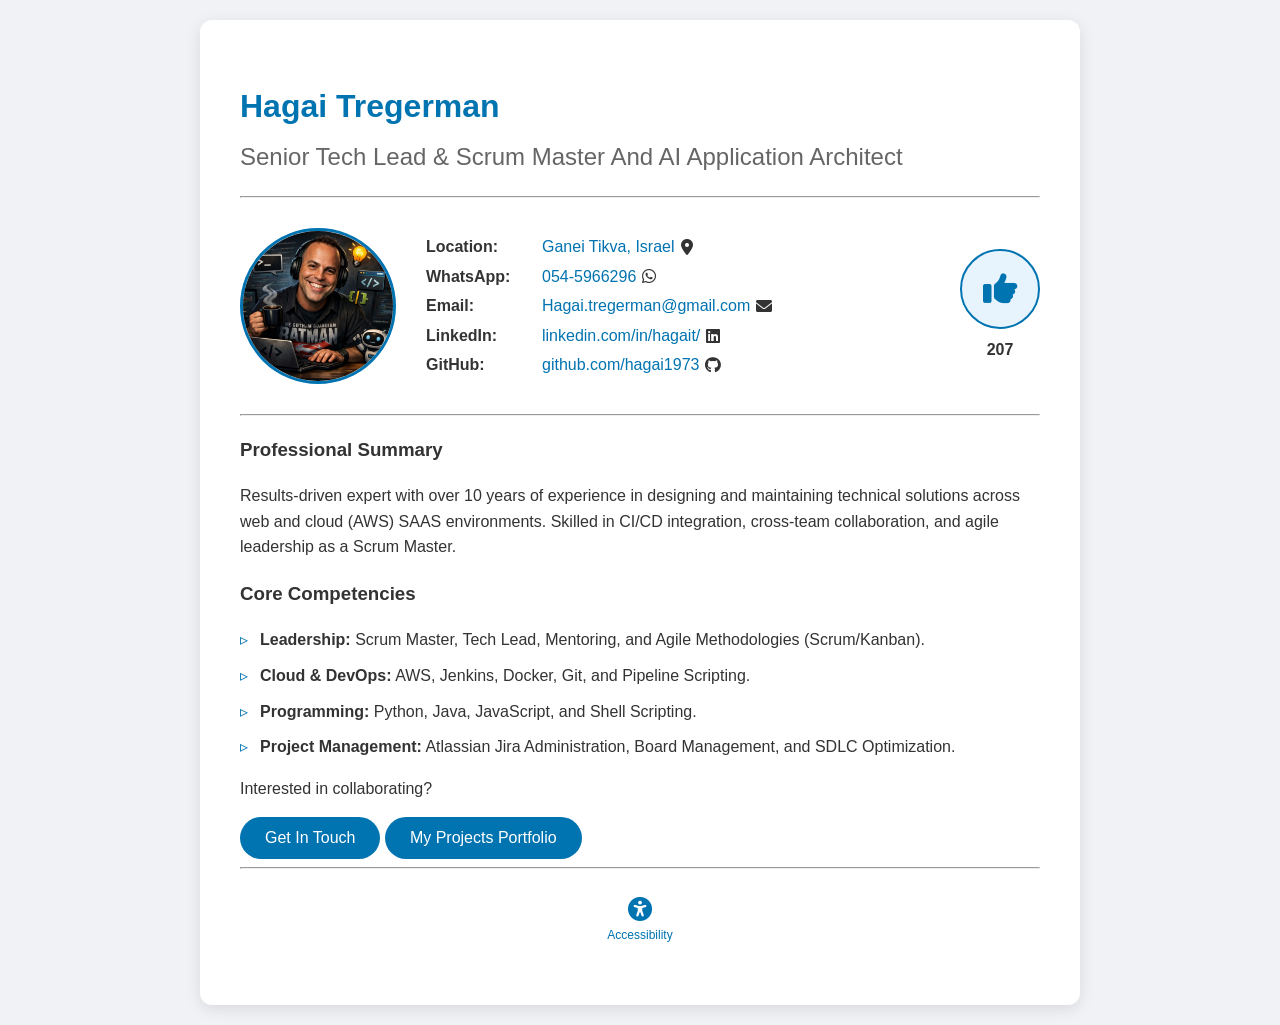
==== index.html @ b749beb9 "Fix accessibility: add aria-label to like button and main landmark" ====
<!DOCTYPE html>
<html lang="en">

<head>
    <meta charset="UTF-8">
    <meta name="viewport" content="width=device-width, initial-scale=1.0">
    <title>Hagai Tregerman | Professional Portfolio</title>
    <link rel="icon" type="image/png" href="./img/Profile funny Developer.png">
    <link rel="stylesheet" href="style.css">
    <link rel="stylesheet" href="https://cdnjs.cloudflare.com/ajax/libs/font-awesome/6.0.0/css/all.min.css">
</head>

<body>
    <div class="container">
        <h1>Hagai Tregerman</h1>
        <h2>Senior Tech Lead & Scrum Master And AI Application Architect</h2>

        <hr />

        <main>
        <div class="profile-section">
            <img src="./img/ChatGPT Image Feb 26, 2026, 06_58_17 PM.png" alt="Hagai Tregerman" class="profile-img">

            <div class="contact-info">
                <p><strong>Location:</strong> <a href="https://www.google.com/maps/search/Ganei+Tikva,+Israel"
                        target="_blank">Ganei Tikva, Israel</a> <i class="fas fa-map-marker-alt"></i></p>
                <p><strong>WhatsApp:</strong> <a href="https://wa.me/972545966296" target="_blank">054-5966296 </a><i
                        class="fab fa-whatsapp"></i></p>
                <p><strong>Email:</strong> <a href="mailto:Hagai.tregerman@gmail.com">Hagai.tregerman@gmail.com </a><i
                        class="fas fa-envelope"></i></p>
                <p><strong>LinkedIn:</strong> <a href="https://www.linkedin.com/in/hagait/"
                        target="_blank">linkedin.com/in/hagait/</a> <i class="fab fa-linkedin"></i></p>
                <p><strong>GitHub:</strong> <a href="https://github.com/hagai1973?tab=repositories"
                        target="_blank">github.com/hagai1973</a> <i class="fab fa-github"></i></p>
            </div>

            <div class="like-section">
                <button class="like-btn" id="like-btn" onclick="handleLike()" aria-label="Like this page">
                    <i class="fas fa-thumbs-up" id="like-icon" aria-hidden="true"></i>
                </button>
                <span class="like-count" id="like-count">...</span>
            </div>
        </div>

        <hr />

        <section class="summary">
            <h3>Professional Summary</h3>
            <p>Results-driven expert with over 10 years of experience in designing and maintaining technical solutions
                across web and cloud (AWS) SAAS environments. Skilled in CI/CD integration, cross-team collaboration,
                and agile leadership as a Scrum Master.</p>
        </section>

        <section class="skills">
            <h3>Core Competencies</h3>
            <ul>
                <li><strong>Leadership:</strong> Scrum Master, Tech Lead, Mentoring, and Agile Methodologies
                    (Scrum/Kanban).</li>
                <li><strong>Cloud & DevOps:</strong> AWS, Jenkins, Docker, Git, and Pipeline Scripting.</li>
                <li><strong>Programming:</strong> Python, Java, JavaScript, and Shell Scripting.</li>
                <li><strong>Project Management:</strong> Atlassian Jira Administration, Board Management, and SDLC
                    Optimization.</li>
            </ul>
        </section>

        <div class="footer">
            <p>Interested in collaborating?</p>
            <button onclick="window.open('https://wa.me/972545966296', '_blank')">Get In Touch</button>
            <button onclick="window.location.href='projects.html'">My Projects Portfolio</button>
        </div>

        </main>

        <hr />
        <footer style="text-align: center; padding: 20px;">
            <a href="accessibility.html" title="Accessibility Statement" style="text-decoration: none; color: #0073b1;">
                <i class="fas fa-universal-access" style="font-size: 24px;"></i>
                <span style="display: block; font-size: 12px;">Accessibility</span>
            </a>
        </footer>
    </div>

    <script>
        const NS = 'hagai-tregerman-portfolio';
        const KEY = 'likes';
        const BASE = 207;
        let busy = false;

        function localGet() {
            return parseInt(localStorage.getItem('likeCount') || '0');
        }
        function localSet(val) {
            localStorage.setItem('likeCount', val);
        }

        async function getCount() {
            try {
                const r = await fetch(`https://api.countapi.xyz/get/${NS}/${KEY}`);
                const d = await r.json();
                return BASE + Math.max(d.value || 0, localGet());
            } catch {
                return BASE + localGet();
            }
        }

        async function hitCount() {
            try {
                const r = await fetch(`https://api.countapi.xyz/hit/${NS}/${KEY}`);
                const d = await r.json();
                const val = Math.max(d.value || 0, localGet() + 1);
                localSet(val);
                return BASE + val;
            } catch {
                const val = localGet() + 1;
                localSet(val);
                return BASE + val;
            }
        }

        async function handleLike() {
            if (busy) return;
            busy = true;

            const icon = document.getElementById('like-icon');
            const btn = document.getElementById('like-btn');
            const countEl = document.getElementById('like-count');

            icon.className = 'fas fa-heart';
            btn.classList.add('liked');

            const newCount = await hitCount();
            countEl.textContent = newCount;

            setTimeout(() => {
                icon.className = 'fas fa-thumbs-up';
                btn.classList.remove('liked');
                busy = false;
            }, 2000);
        }

        getCount().then(c => {
            document.getElementById('like-count').textContent = c;
        });
    </script>
</body>

</html>
---- style.css ----
body {
    font-family: 'Segoe UI', Tahoma, Geneva, Verdana, sans-serif;
    line-height: 1.6;
    color: #333;
    background-color: #f0f2f5;
    margin: 0;
    padding: 20px;
}

.container {
    max-width: 800px; /* width control */
    margin: 0 auto; /* centering */
    background: #fff;
    padding: 40px; /* padding */
    border-radius: 12px; /* border-radius */
    box-shadow: 0 4px 15px rgba(0,0,0,0.1);
    overflow-x: hidden;
}

h1 {
    margin-bottom: 5px;
    color: #0073b1; /* LinkedIn Blue */
}

h2 {
    font-weight: 300;
    color: #666;
    margin-top: 0;
}

.profile-section {
    display: flex;
    align-items: center;
    gap: 30px;
    margin: 30px 0;
}

.profile-img {
    width: 150px;
    height: 150px; /* height */
    border-radius: 50%; /* circular image */
    border: 3px solid #0073b1;
    transition: transform 0.3s ease; /* transition effect */
}

.profile-img:hover {
    transform: scale(1.05); /* hover interaction */
}

.contact-info p {
    display: flex;
    align-items: center;
    gap: 6px;
    margin: 4px 0;
}

.contact-info p strong {
    min-width: 110px;
    flex-shrink: 0;
}

.contact-info a {
    color: #0073b1;
    text-decoration: none;
}

.contact-info a:hover {
    text-decoration: underline;
}

ul {
    list-style-type: none;
    padding: 0;
}

li {
    margin-bottom: 10px;
    padding-left: 20px;
    position: relative;
}

li::before {
    content: "▹";
    position: absolute;
    left: 0;
    color: #0073b1;
}

.like-section {
    display: flex;
    flex-direction: column;
    align-items: center;
    gap: 8px;
    flex-shrink: 0;
    margin-left: auto;
}

button.like-btn {
    background: #e8f4fd;
    color: #0073b1;
    border: 2px solid #0073b1;
    border-radius: 50%;
    width: 80px;
    height: 80px;
    font-size: 34px;
    padding: 0;
    cursor: pointer;
    transition: transform 0.2s, background 0.2s, border-color 0.2s;
}

button.like-btn:hover {
    background: #0073b1;
    color: white;
    transform: scale(1.08);
}

button.like-btn.liked {
    background: #e74c3c;
    border-color: #e74c3c;
    color: white;
}

.like-count {
    font-size: 16px;
    font-weight: bold;
    color: #333;
}

button {
    background-color: #0073b1;
    color: white;
    padding: 12px 25px;
    border: none;
    border-radius: 25px;
    font-size: 16px;
    cursor: pointer;
    transition: background-color 0.2s;
}

button:hover {
    background-color: #005582;
}

@media (max-width: 768px) {
    body {
        padding: 10px;
    }

    .container {
        padding: 20px;
    }

    .profile-section {
        flex-direction: column;
        align-items: center;
        text-align: center;
        gap: 16px;
    }

    .contact-info p {
        justify-content: flex-start;
        text-align: left;
    }

    .contact-info p strong {
        min-width: 85px;
    }

    .like-section {
        margin-left: 0;
    }

    .footer {
        display: flex;
        flex-direction: column;
        align-items: center;
        gap: 12px;
    }

    button {
        width: 100%;
        max-width: 280px;
    }

    button.like-btn {
        width: 80px;
        max-width: 80px;
    }
}
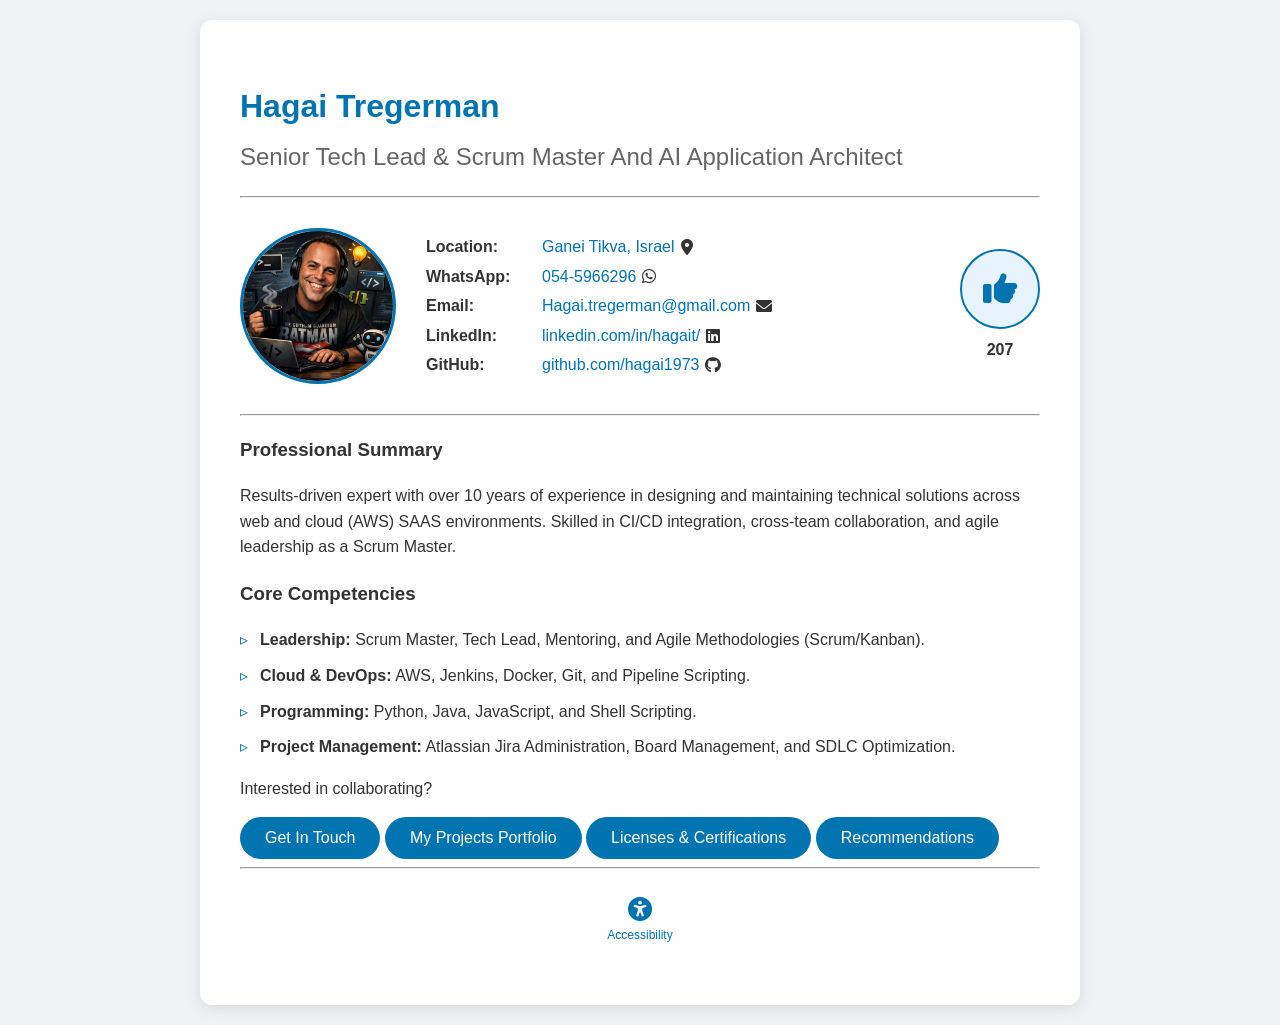
==== commit ac949c7a: "Add Licenses & Certifications and Recommendations buttons - Certifications button opens LinkedIn cer" ====
--- a/index.html
+++ b/index.html
@@ -67,6 +67,8 @@
             <p>Interested in collaborating?</p>
             <button onclick="window.open('https://wa.me/972545966296', '_blank')">Get In Touch</button>
             <button onclick="window.location.href='projects.html'">My Projects Portfolio</button>
+            <button onclick="window.open('https://www.linkedin.com/in/hagait/details/certifications/', '_blank')">Licenses &amp; Certifications</button>
+            <button onclick="window.open('https://www.linkedin.com/in/hagait/details/recommendations/?detailScreenTabIndex=0', '_blank')">Recommendations</button>
         </div>
 
         </main>
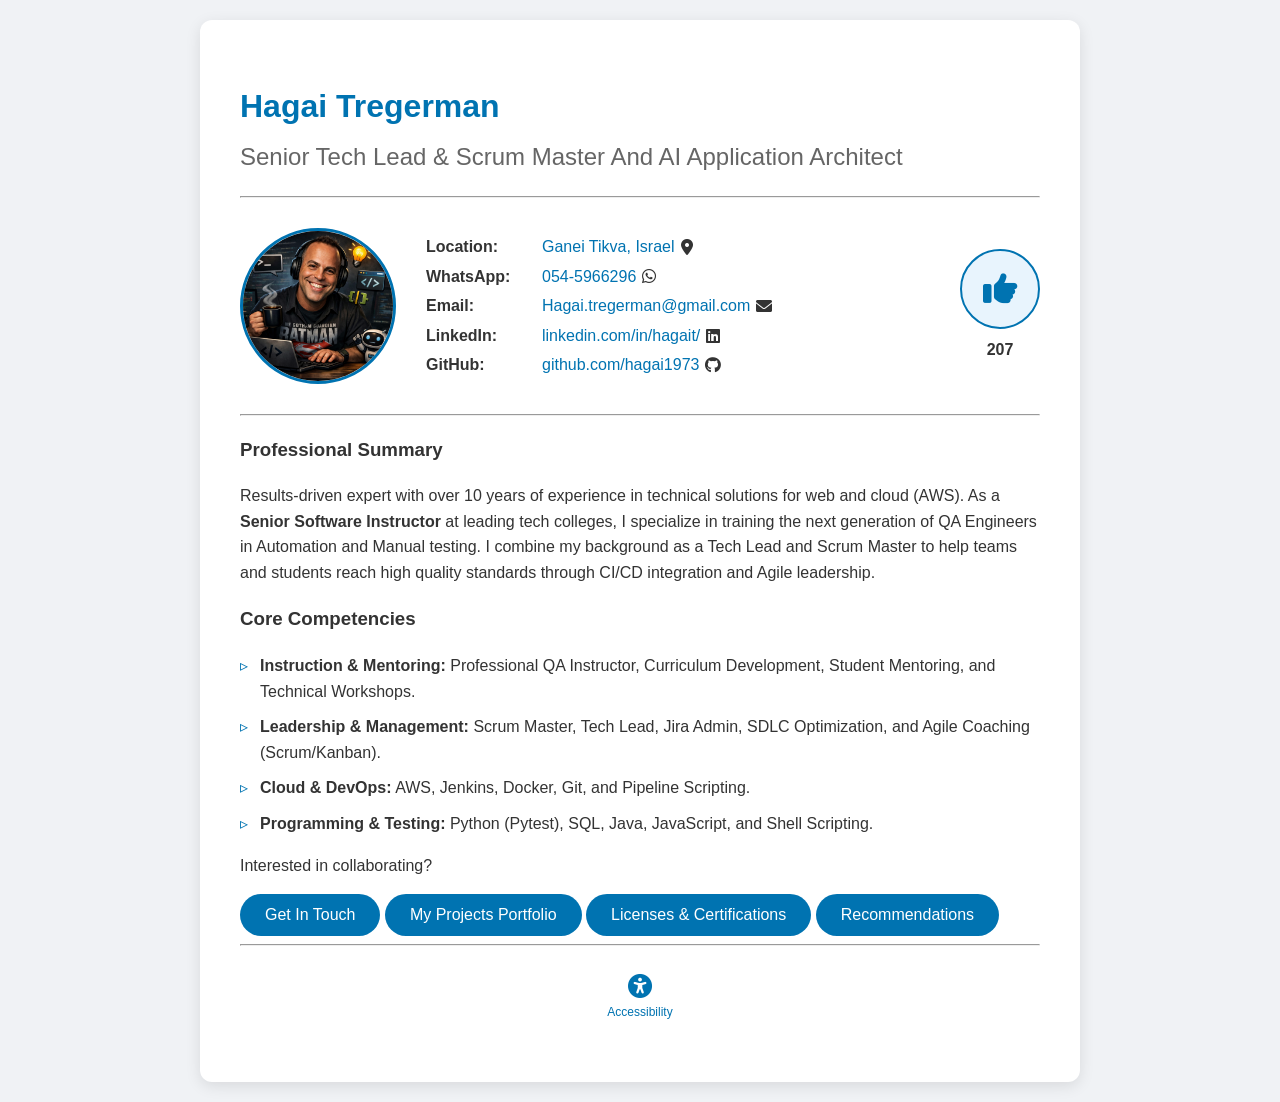
==== commit 493ca3b8: "Update professional summary and core competencies - Add Senior Software Instructor role to professio" ====
--- a/index.html
+++ b/index.html
@@ -46,20 +46,18 @@
 
         <section class="summary">
             <h3>Professional Summary</h3>
-            <p>Results-driven expert with over 10 years of experience in designing and maintaining technical solutions
-                across web and cloud (AWS) SAAS environments. Skilled in CI/CD integration, cross-team collaboration,
-                and agile leadership as a Scrum Master.</p>
+            <p>Results-driven expert with over 10 years of experience in technical solutions for web and cloud (AWS).
+                As a <strong>Senior Software Instructor</strong> at leading tech colleges, I specialize in training the next generation of QA Engineers in Automation and Manual testing.
+                I combine my background as a Tech Lead and Scrum Master to help teams and students reach high quality standards through CI/CD integration and Agile leadership.</p>
         </section>
 
         <section class="skills">
             <h3>Core Competencies</h3>
             <ul>
-                <li><strong>Leadership:</strong> Scrum Master, Tech Lead, Mentoring, and Agile Methodologies
-                    (Scrum/Kanban).</li>
+                <li><strong>Instruction & Mentoring:</strong> Professional QA Instructor, Curriculum Development, Student Mentoring, and Technical Workshops.</li>
+                <li><strong>Leadership & Management:</strong> Scrum Master, Tech Lead, Jira Admin, SDLC Optimization, and Agile Coaching (Scrum/Kanban).</li>
                 <li><strong>Cloud & DevOps:</strong> AWS, Jenkins, Docker, Git, and Pipeline Scripting.</li>
-                <li><strong>Programming:</strong> Python, Java, JavaScript, and Shell Scripting.</li>
-                <li><strong>Project Management:</strong> Atlassian Jira Administration, Board Management, and SDLC
-                    Optimization.</li>
+                <li><strong>Programming & Testing:</strong> Python (Pytest), SQL, Java, JavaScript, and Shell Scripting.</li>
             </ul>
         </section>
 
@@ -67,8 +65,8 @@
             <p>Interested in collaborating?</p>
             <button onclick="window.open('https://wa.me/972545966296', '_blank')">Get In Touch</button>
             <button onclick="window.location.href='projects.html'">My Projects Portfolio</button>
-            <button onclick="window.open('https://www.linkedin.com/in/hagait/details/certifications/', '_blank')">Licenses &amp; Certifications</button>
-            <button onclick="window.open('https://www.linkedin.com/in/hagait/details/recommendations/?detailScreenTabIndex=0', '_blank')">Recommendations</button>
+            <button onclick="window.location.href='certifications.html'">Licenses &amp; Certifications</button>
+            <button onclick="window.location.href='recommendations.html'">Recommendations</button>
         </div>
 
         </main>
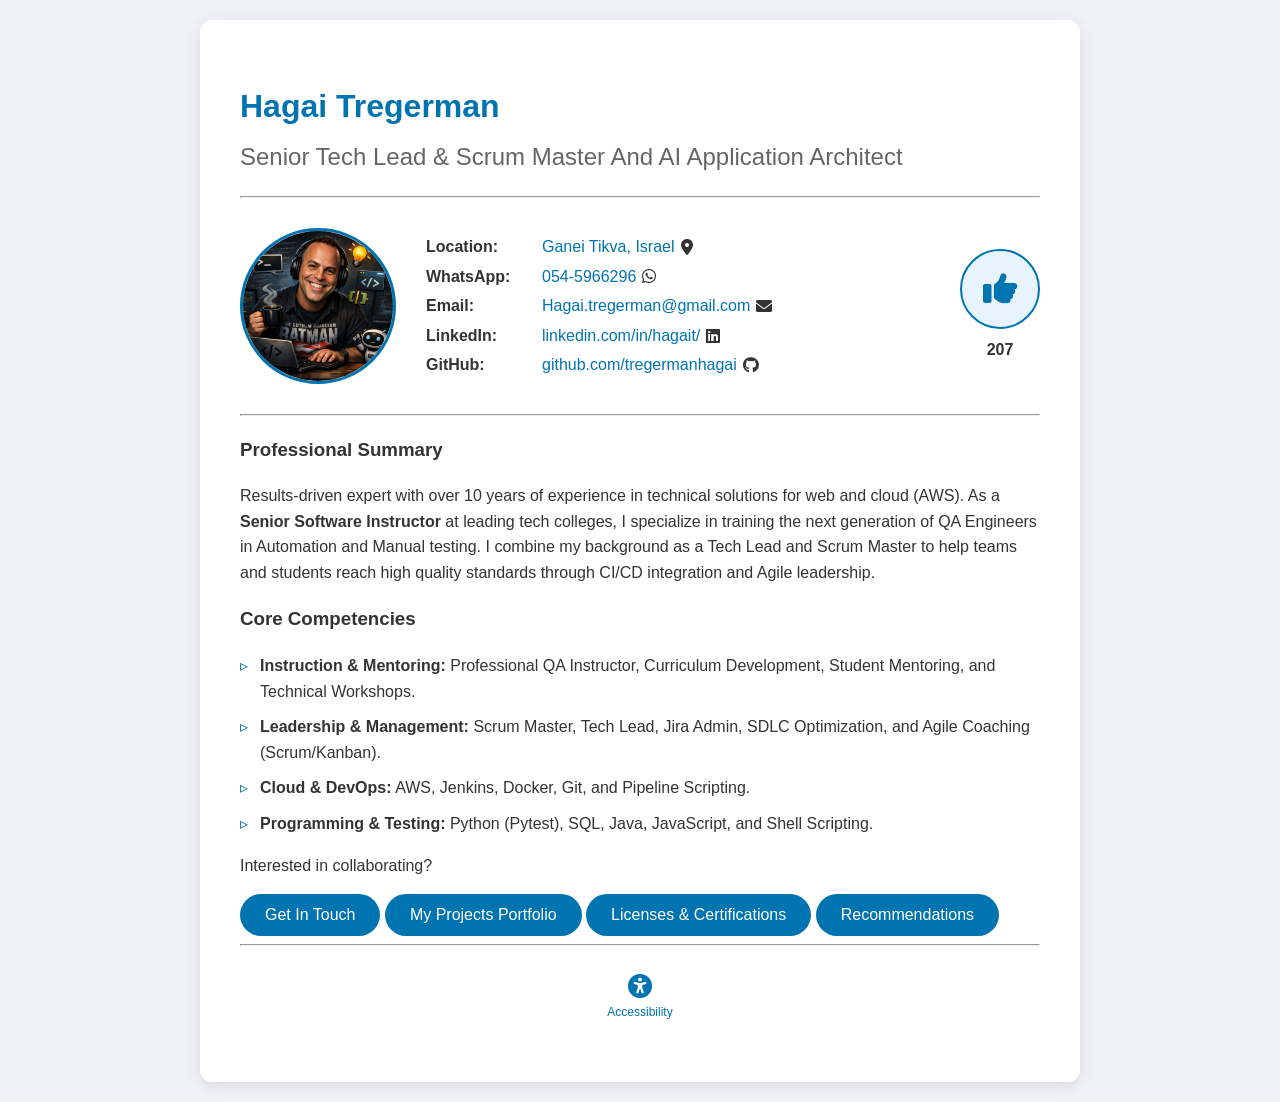
==== commit 3e86b86f: "Update GitHub username to tregermanhagai - Replace all occurrences of hagai1973 with tregermanhagai " ====
--- a/index.html
+++ b/index.html
@@ -30,8 +30,8 @@
                         class="fas fa-envelope"></i></p>
                 <p><strong>LinkedIn:</strong> <a href="https://www.linkedin.com/in/hagait/"
                         target="_blank">linkedin.com/in/hagait/</a> <i class="fab fa-linkedin"></i></p>
-                <p><strong>GitHub:</strong> <a href="https://github.com/hagai1973?tab=repositories"
-                        target="_blank">github.com/hagai1973</a> <i class="fab fa-github"></i></p>
+                <p><strong>GitHub:</strong> <a href="https://github.com/tregermanhagai?tab=repositories"
+                        target="_blank">github.com/tregermanhagai</a> <i class="fab fa-github"></i></p>
             </div>
 
             <div class="like-section">
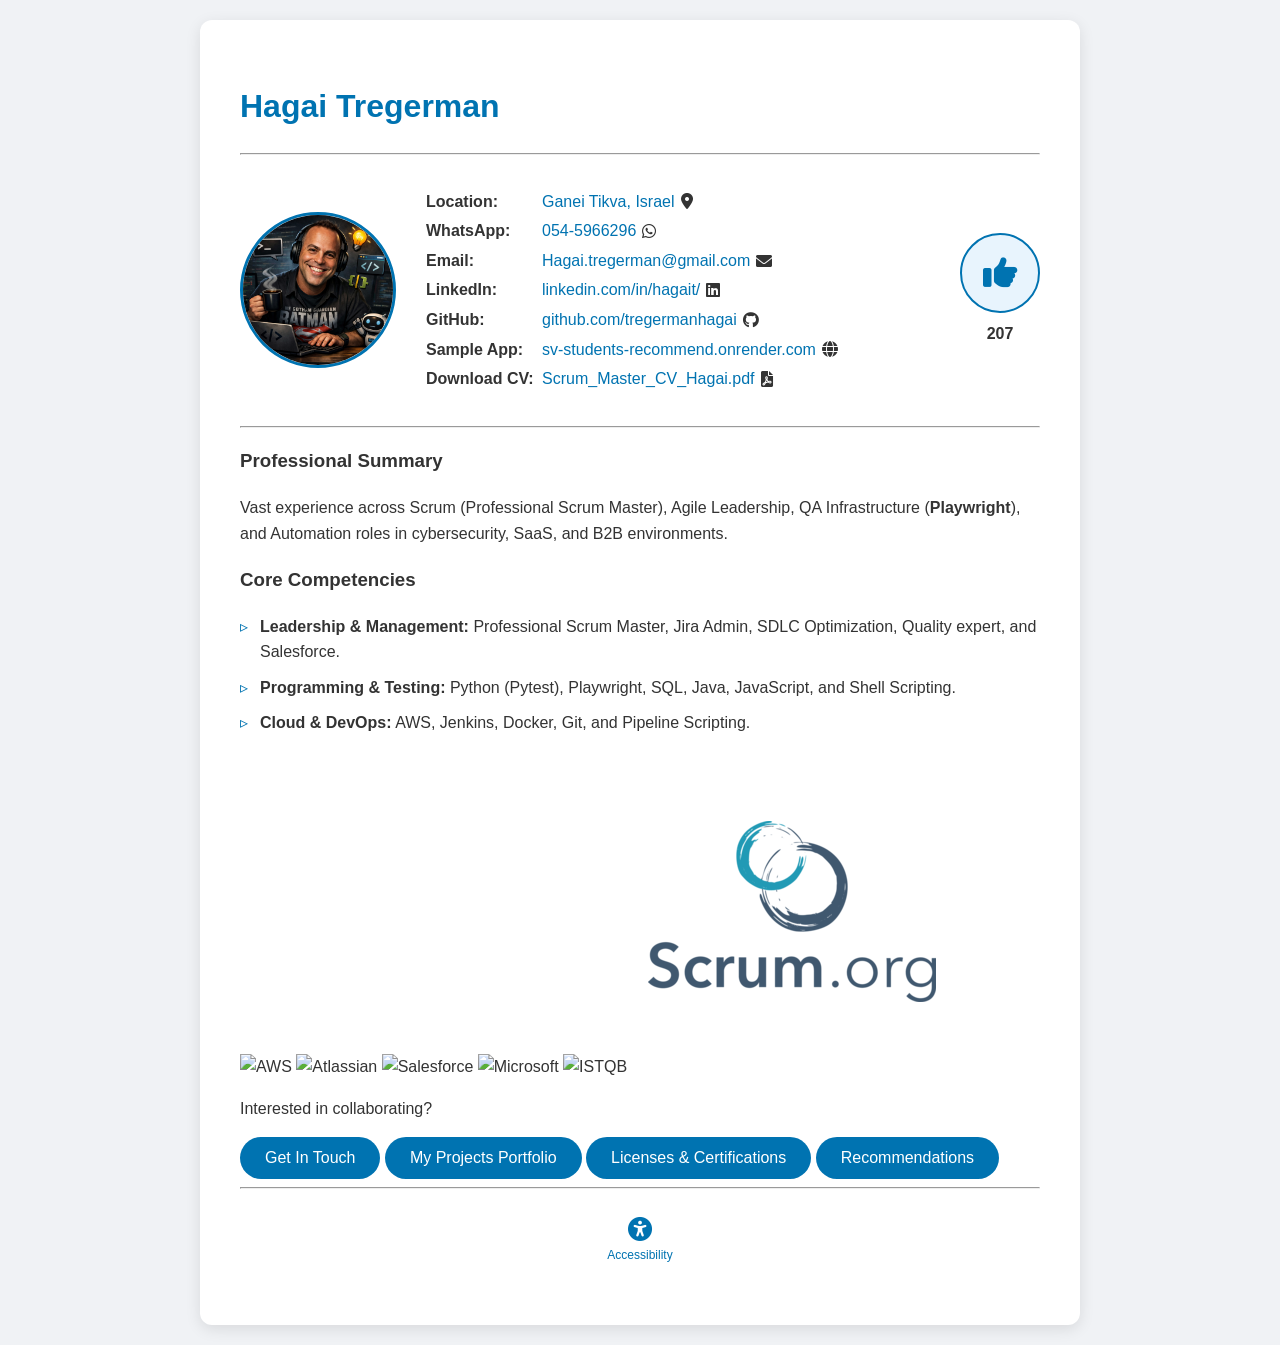
==== commit 1e43495a: "Update bio, competencies, CV link, sample app, and add Scrum.org logo Co-Authored-By: Claude Sonnet " ====
--- a/index.html
+++ b/index.html
@@ -4,70 +4,90 @@
 <head>
     <meta charset="UTF-8">
     <meta name="viewport" content="width=device-width, initial-scale=1.0">
-    <title>Hagai Tregerman | Professional Portfolio</title>
+    <title>Hagai Tregerman | חגי טרגרמן | Professional Portfolio</title>
+    <meta name="description" content="Hagai Tregerman (חגי טרגרמן) – Senior QA Automation Expert, Lead Instructor, Scrum Master and Salesforce Expert based in Israel.">
+    <meta name="keywords" content="Hagai Tregerman, חגי טרגרמן, QA Automation, Playwright, Python, Salesforce, Scrum Master, Israel">
     <link rel="icon" type="image/png" href="./img/Profile funny Developer.png">
     <link rel="stylesheet" href="style.css">
     <link rel="stylesheet" href="https://cdnjs.cloudflare.com/ajax/libs/font-awesome/6.0.0/css/all.min.css">
+
+    <!-- Google tag (gtag.js) -->
+    <script async src="https://www.googletagmanager.com/gtag/js?id=G-STGXZCRE47"></script>
+    <script>
+        window.dataLayer = window.dataLayer || [];
+        function gtag() { dataLayer.push(arguments); }
+        gtag('js', new Date());
+        gtag('config', 'G-STGXZCRE47');
+    </script>
 </head>
 
 <body>
     <div class="container">
-        <h1>Hagai Tregerman</h1>
-        <h2>Senior Tech Lead & Scrum Master And AI Application Architect</h2>
+        <h1>Hagai Tregerman <span class="hebrew-name" lang="he">| חגי טרגרמן</span></h1>
+        <h2>Expert Agile & QA Automation Architect</h2>
 
         <hr />
 
         <main>
-        <div class="profile-section">
-            <img src="./img/ChatGPT Image Feb 26, 2026, 06_58_17 PM.png" alt="Hagai Tregerman" class="profile-img">
-
-            <div class="contact-info">
-                <p><strong>Location:</strong> <a href="https://www.google.com/maps/search/Ganei+Tikva,+Israel"
-                        target="_blank">Ganei Tikva, Israel</a> <i class="fas fa-map-marker-alt"></i></p>
-                <p><strong>WhatsApp:</strong> <a href="https://wa.me/972545966296" target="_blank">054-5966296 </a><i
-                        class="fab fa-whatsapp"></i></p>
-                <p><strong>Email:</strong> <a href="mailto:Hagai.tregerman@gmail.com">Hagai.tregerman@gmail.com </a><i
-                        class="fas fa-envelope"></i></p>
-                <p><strong>LinkedIn:</strong> <a href="https://www.linkedin.com/in/hagait/"
-                        target="_blank">linkedin.com/in/hagait/</a> <i class="fab fa-linkedin"></i></p>
-                <p><strong>GitHub:</strong> <a href="https://github.com/tregermanhagai?tab=repositories"
-                        target="_blank">github.com/tregermanhagai</a> <i class="fab fa-github"></i></p>
+            <div class="profile-section">
+                <img src="./img/ChatGPT Image Feb 26, 2026, 06_58_17 PM.png" alt="Hagai Tregerman" class="profile-img">
+
+                <div class="contact-info">
+                    <p><strong>Location:</strong> <a href="https://www.google.com/maps/search/Ganei+Tikva,+Israel"
+                            target="_blank">Ganei Tikva, Israel</a> <i class="fas fa-map-marker-alt"></i></p>
+                    <p><strong>WhatsApp:</strong> <a href="https://wa.me/972545966296" target="_blank">054-5966296
+                        </a><i class="fab fa-whatsapp"></i></p>
+                    <p><strong>Email:</strong> <a href="mailto:Hagai.tregerman@gmail.com">Hagai.tregerman@gmail.com
+                        </a><i class="fas fa-envelope"></i></p>
+                    <p><strong>LinkedIn:</strong> <a href="https://www.linkedin.com/in/hagait/"
+                            target="_blank">linkedin.com/in/hagait/</a> <i class="fab fa-linkedin"></i></p>
+                    <p><strong>GitHub:</strong> <a href="https://github.com/tregermanhagai?tab=repositories"
+                            target="_blank">github.com/tregermanhagai</a> <i class="fab fa-github"></i></p>
+                    <p><strong>Sample App:</strong> <a href="https://sv-students-recommend.onrender.com/"
+                            target="_blank">sv-students-recommend.onrender.com</a> <i class="fas fa-globe"></i></p>
+                    <p><strong>Download CV:</strong> <a href="./Scrum Master & Agile Leader_CV_Hagai T.pdf" download>Scrum_Master_CV_Hagai.pdf</a> <i class="fas fa-file-pdf"></i></p>
+                </div>
+
+                <div class="like-section">
+                    <button class="like-btn" id="like-btn" onclick="handleLike()" aria-label="Like this page">
+                        <i class="fas fa-thumbs-up" id="like-icon" aria-hidden="true"></i>
+                    </button>
+                    <span class="like-count" id="like-count">...</span>
+                </div>
             </div>
 
-            <div class="like-section">
-                <button class="like-btn" id="like-btn" onclick="handleLike()" aria-label="Like this page">
-                    <i class="fas fa-thumbs-up" id="like-icon" aria-hidden="true"></i>
-                </button>
-                <span class="like-count" id="like-count">...</span>
+            <hr />
+
+            <section class="summary">
+                <h3>Professional Summary</h3>
+                <p>Vast experience across Scrum (Professional Scrum Master), Agile Leadership, QA Infrastructure (<strong>Playwright</strong>), and Automation roles in cybersecurity, SaaS, and B2B environments.</p>
+            </section>
+
+            <section class="skills">
+                <h3>Core Competencies</h3>
+                <ul>
+                    <li><strong>Leadership & Management:</strong> Professional Scrum Master, Jira Admin, SDLC Optimization, Quality expert, and Salesforce.</li>
+                    <li><strong>Programming & Testing:</strong> Python (Pytest), Playwright, SQL, Java, JavaScript, and Shell Scripting.</li>
+                    <li><strong>Cloud & DevOps:</strong> AWS, Jenkins, Docker, Git, and Pipeline Scripting.</li>
+                </ul>
+            </section>
+
+            <div class="tech-logos">
+                <img src="./img/logo_aws.png" alt="AWS" class="tech-logo">
+                <img src="./img/logo_Atlassian.jpg" alt="Atlassian" class="tech-logo">
+                <img src="./img/logo_saleforce.png" alt="Salesforce" class="tech-logo">
+                <img src="./img/logo_microsoft.png" alt="Microsoft" class="tech-logo">
+                <img src="./img/logo_istqb.png" alt="ISTQB" class="tech-logo">
+                <img src="./img/logo_scrum_org.png" alt="Scrum.org" class="tech-logo">
             </div>
-        </div>
-
-        <hr />
-
-        <section class="summary">
-            <h3>Professional Summary</h3>
-            <p>Results-driven expert with over 10 years of experience in technical solutions for web and cloud (AWS).
-                As a <strong>Senior Software Instructor</strong> at leading tech colleges, I specialize in training the next generation of QA Engineers in Automation and Manual testing.
-                I combine my background as a Tech Lead and Scrum Master to help teams and students reach high quality standards through CI/CD integration and Agile leadership.</p>
-        </section>
-
-        <section class="skills">
-            <h3>Core Competencies</h3>
-            <ul>
-                <li><strong>Instruction & Mentoring:</strong> Professional QA Instructor, Curriculum Development, Student Mentoring, and Technical Workshops.</li>
-                <li><strong>Leadership & Management:</strong> Scrum Master, Tech Lead, Jira Admin, SDLC Optimization, and Agile Coaching (Scrum/Kanban).</li>
-                <li><strong>Cloud & DevOps:</strong> AWS, Jenkins, Docker, Git, and Pipeline Scripting.</li>
-                <li><strong>Programming & Testing:</strong> Python (Pytest), SQL, Java, JavaScript, and Shell Scripting.</li>
-            </ul>
-        </section>
-
-        <div class="footer">
-            <p>Interested in collaborating?</p>
-            <button onclick="window.open('https://wa.me/972545966296', '_blank')">Get In Touch</button>
-            <button onclick="window.location.href='projects.html'">My Projects Portfolio</button>
-            <button onclick="window.location.href='certifications.html'">Licenses &amp; Certifications</button>
-            <button onclick="window.location.href='recommendations.html'">Recommendations</button>
-        </div>
+
+            <div class="footer">
+                <p>Interested in collaborating?</p>
+                <button onclick="window.open('https://wa.me/972545966296', '_blank')">Get In Touch</button>
+                <button onclick="window.location.href='projects.html'">My Projects Portfolio</button>
+                <button onclick="window.location.href='certifications.html'">Licenses &amp; Certifications</button>
+                <button onclick="window.location.href='recommendations.html'">Recommendations</button>
+            </div>
 
         </main>
 
@@ -81,6 +101,56 @@
     </div>
 
     <script>
+        // ── Typing animation ──────────────────────────────────────────
+        // sleep(ms): pause execution for ms milliseconds
+        const sleep = ms => new Promise(r => setTimeout(r, ms));
+
+        // type(el, text, speed): adds one character at a time to el
+        // The .typing-cursor class makes the blinking | appear via CSS
+        async function type(el, text, speed) {
+            el.classList.add('typing-cursor');
+            for (let i = 0; i <= text.length; i++) {
+                el.textContent = text.slice(0, i);
+                await sleep(speed);
+            }
+            el.classList.remove('typing-cursor');
+        }
+
+        // erase(el, speed): removes one character at a time from el
+        async function erase(el, speed) {
+            el.classList.add('typing-cursor');
+            const text = el.textContent;
+            for (let i = text.length; i >= 0; i--) {
+                el.textContent = text.slice(0, i);
+                await sleep(speed);
+            }
+            el.classList.remove('typing-cursor');
+        }
+
+        // Main loop: type h1 → wait 2s → type h2 → wait 10s → erase both → repeat
+        async function typingLoop() {
+            const h1 = document.querySelector('h1');
+            const h2 = document.querySelector('h2');
+            const H1_TEXT = h1.textContent;
+            const H2_TEXT = h2.textContent;
+
+            h1.textContent = '';
+            h2.textContent = '';
+
+            while (true) {
+                await type(h1, H1_TEXT, 80);       // type h1 at 80ms/char
+                await sleep(2000);                  // wait 2 seconds
+                await type(h2, H2_TEXT, 45);        // type h2 at 45ms/char
+                await sleep(10000);                 // wait 10 seconds
+                await erase(h2, 25);                // erase h2 at 25ms/char
+                await erase(h1, 40);                // erase h1 at 40ms/char
+                await sleep(500);                   // brief pause before restart
+            }
+        }
+
+        window.addEventListener('DOMContentLoaded', typingLoop);
+        // ─────────────────────────────────────────────────────────────
+
         const NS = 'hagai-tregerman-portfolio';
         const KEY = 'likes';
         const BASE = 207;
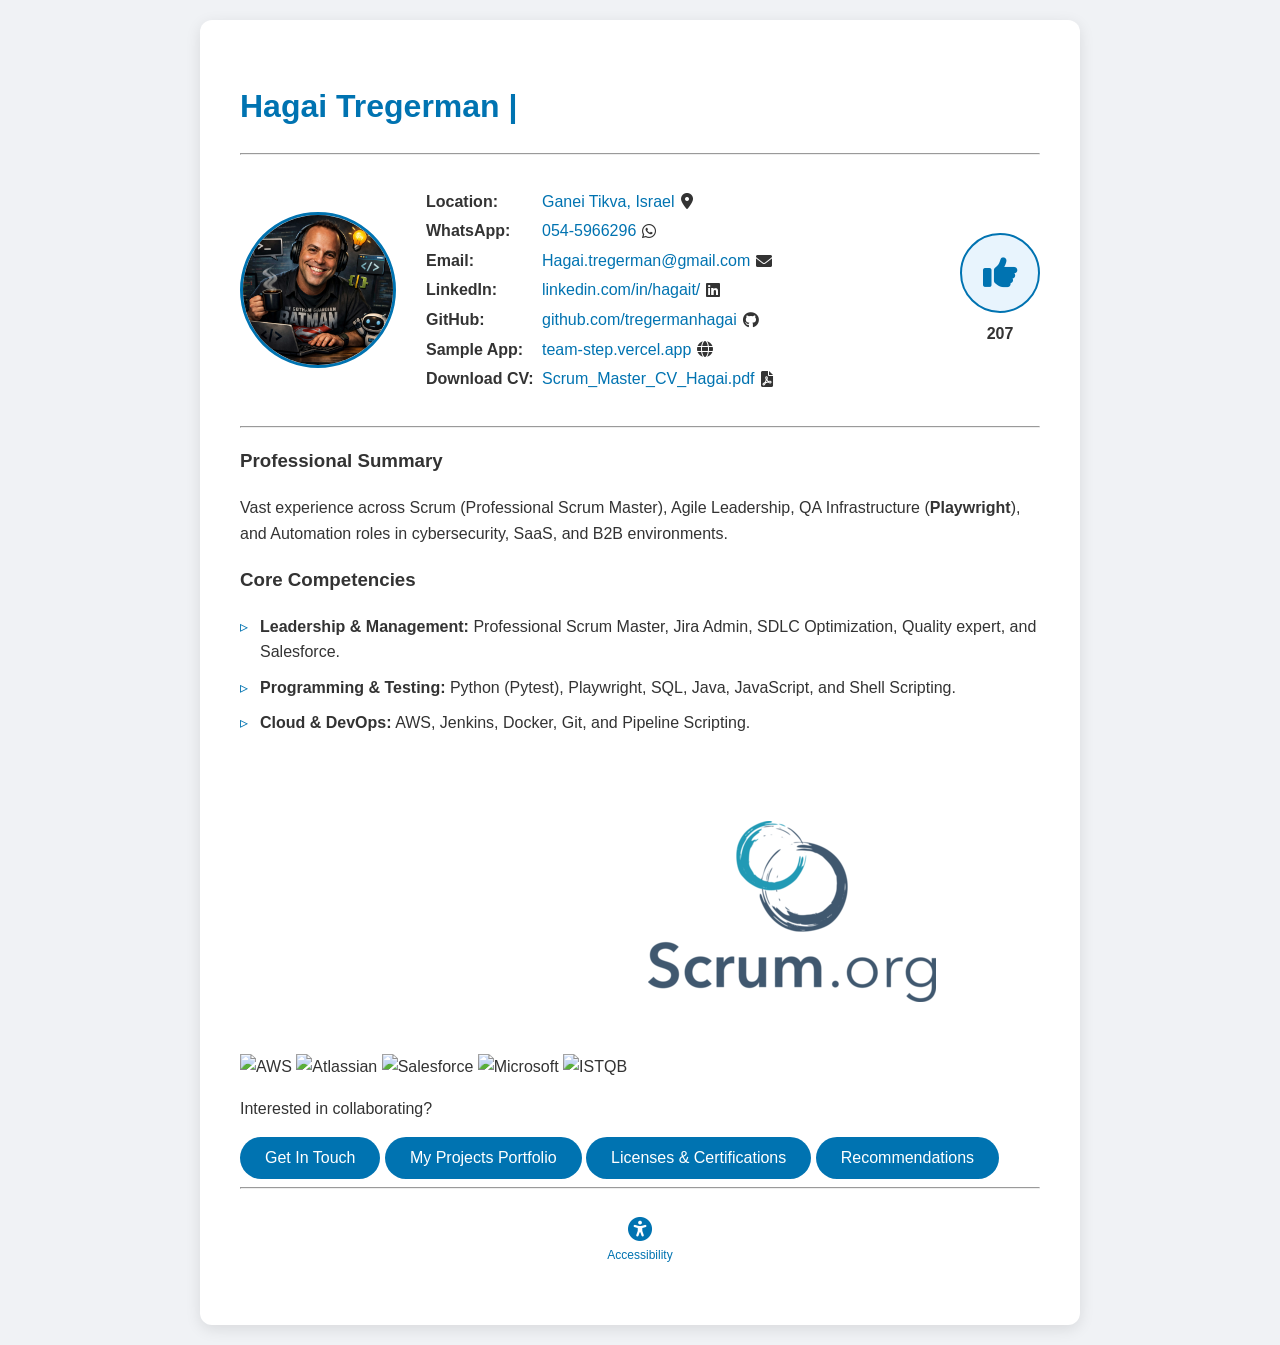
==== commit 28e3b266: "Add TeamStep project and update Sample App link Co-Authored-By: Claude Sonnet 4.6 <noreply@anthropic" ====
--- a/index.html
+++ b/index.html
@@ -43,8 +43,8 @@
                             target="_blank">linkedin.com/in/hagait/</a> <i class="fab fa-linkedin"></i></p>
                     <p><strong>GitHub:</strong> <a href="https://github.com/tregermanhagai?tab=repositories"
                             target="_blank">github.com/tregermanhagai</a> <i class="fab fa-github"></i></p>
-                    <p><strong>Sample App:</strong> <a href="https://sv-students-recommend.onrender.com/"
-                            target="_blank">sv-students-recommend.onrender.com</a> <i class="fas fa-globe"></i></p>
+                    <p><strong>Sample App:</strong> <a href="https://team-step.vercel.app/"
+                            target="_blank">team-step.vercel.app</a> <i class="fas fa-globe"></i></p>
                     <p><strong>Download CV:</strong> <a href="./Scrum Master & Agile Leader_CV_Hagai T.pdf" download>Scrum_Master_CV_Hagai.pdf</a> <i class="fas fa-file-pdf"></i></p>
                 </div>
 
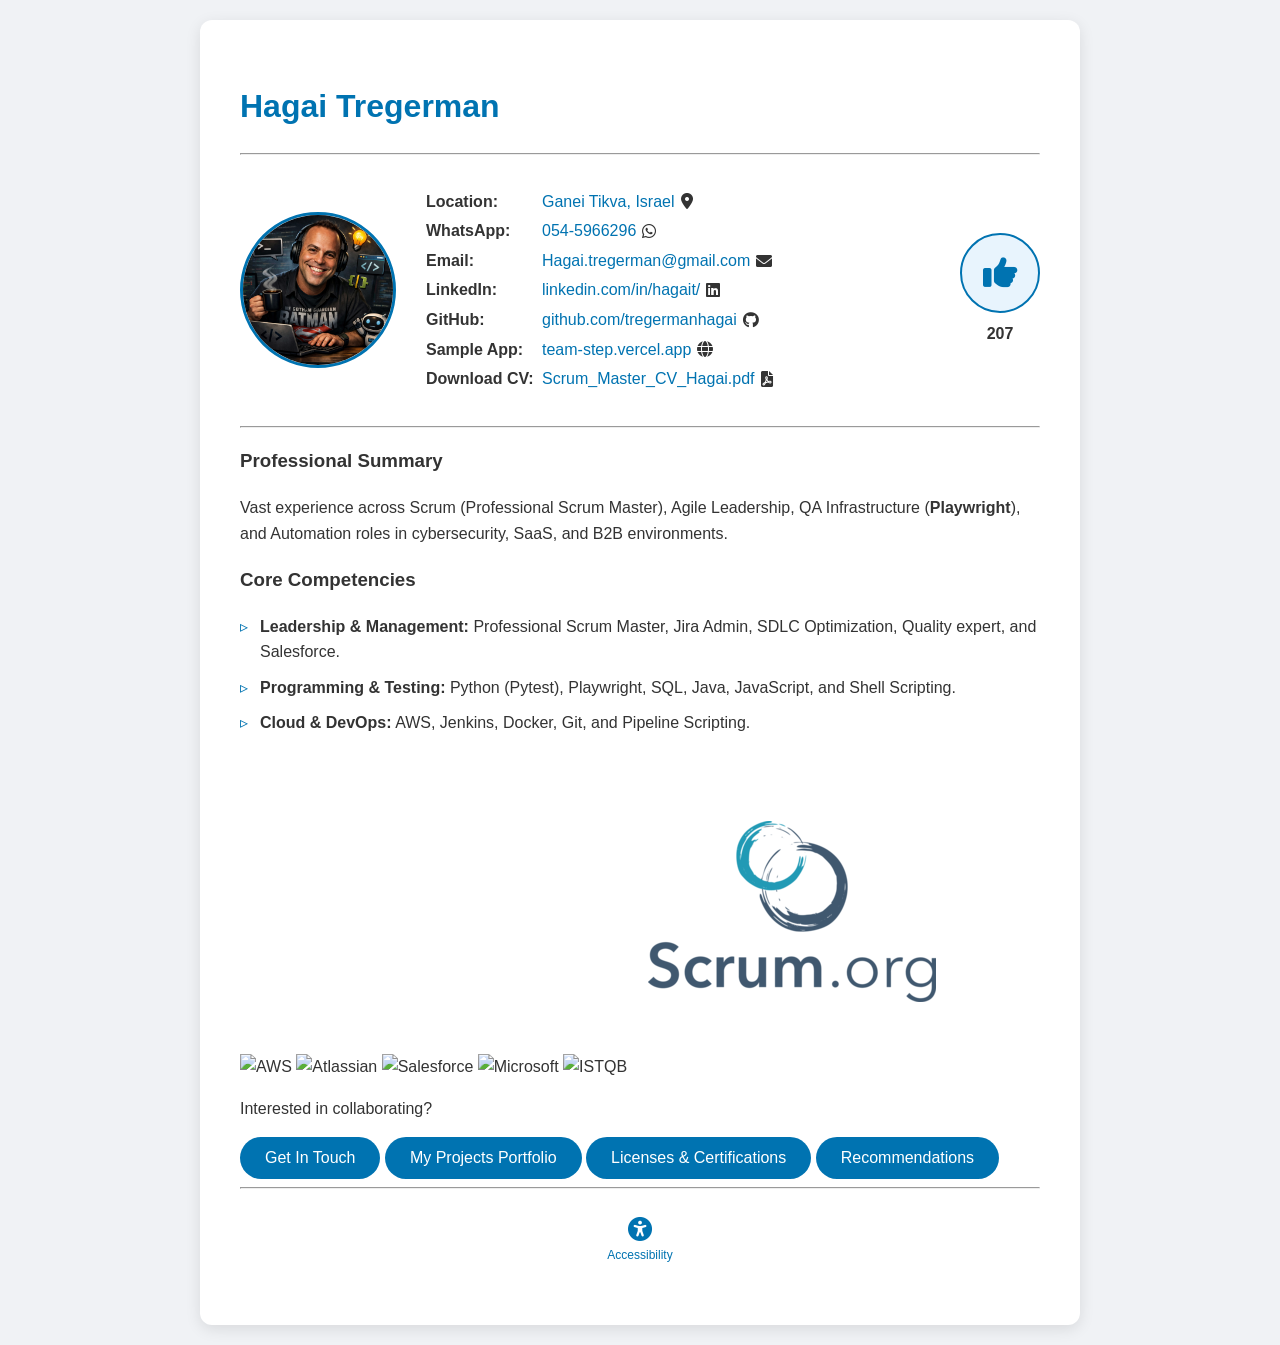
==== commit 5567aa6d: "Update h2 title to Expert Agile & SDET Co-Authored-By: Claude Sonnet 4.6 <noreply@anthropic.com>" ====
--- a/index.html
+++ b/index.html
@@ -24,7 +24,7 @@
 <body>
     <div class="container">
         <h1>Hagai Tregerman <span class="hebrew-name" lang="he">| חגי טרגרמן</span></h1>
-        <h2>Expert Agile & QA Automation Architect</h2>
+        <h2>Expert Agile & SDET (Software Development Engineer in Test)</h2>
 
         <hr />
 
